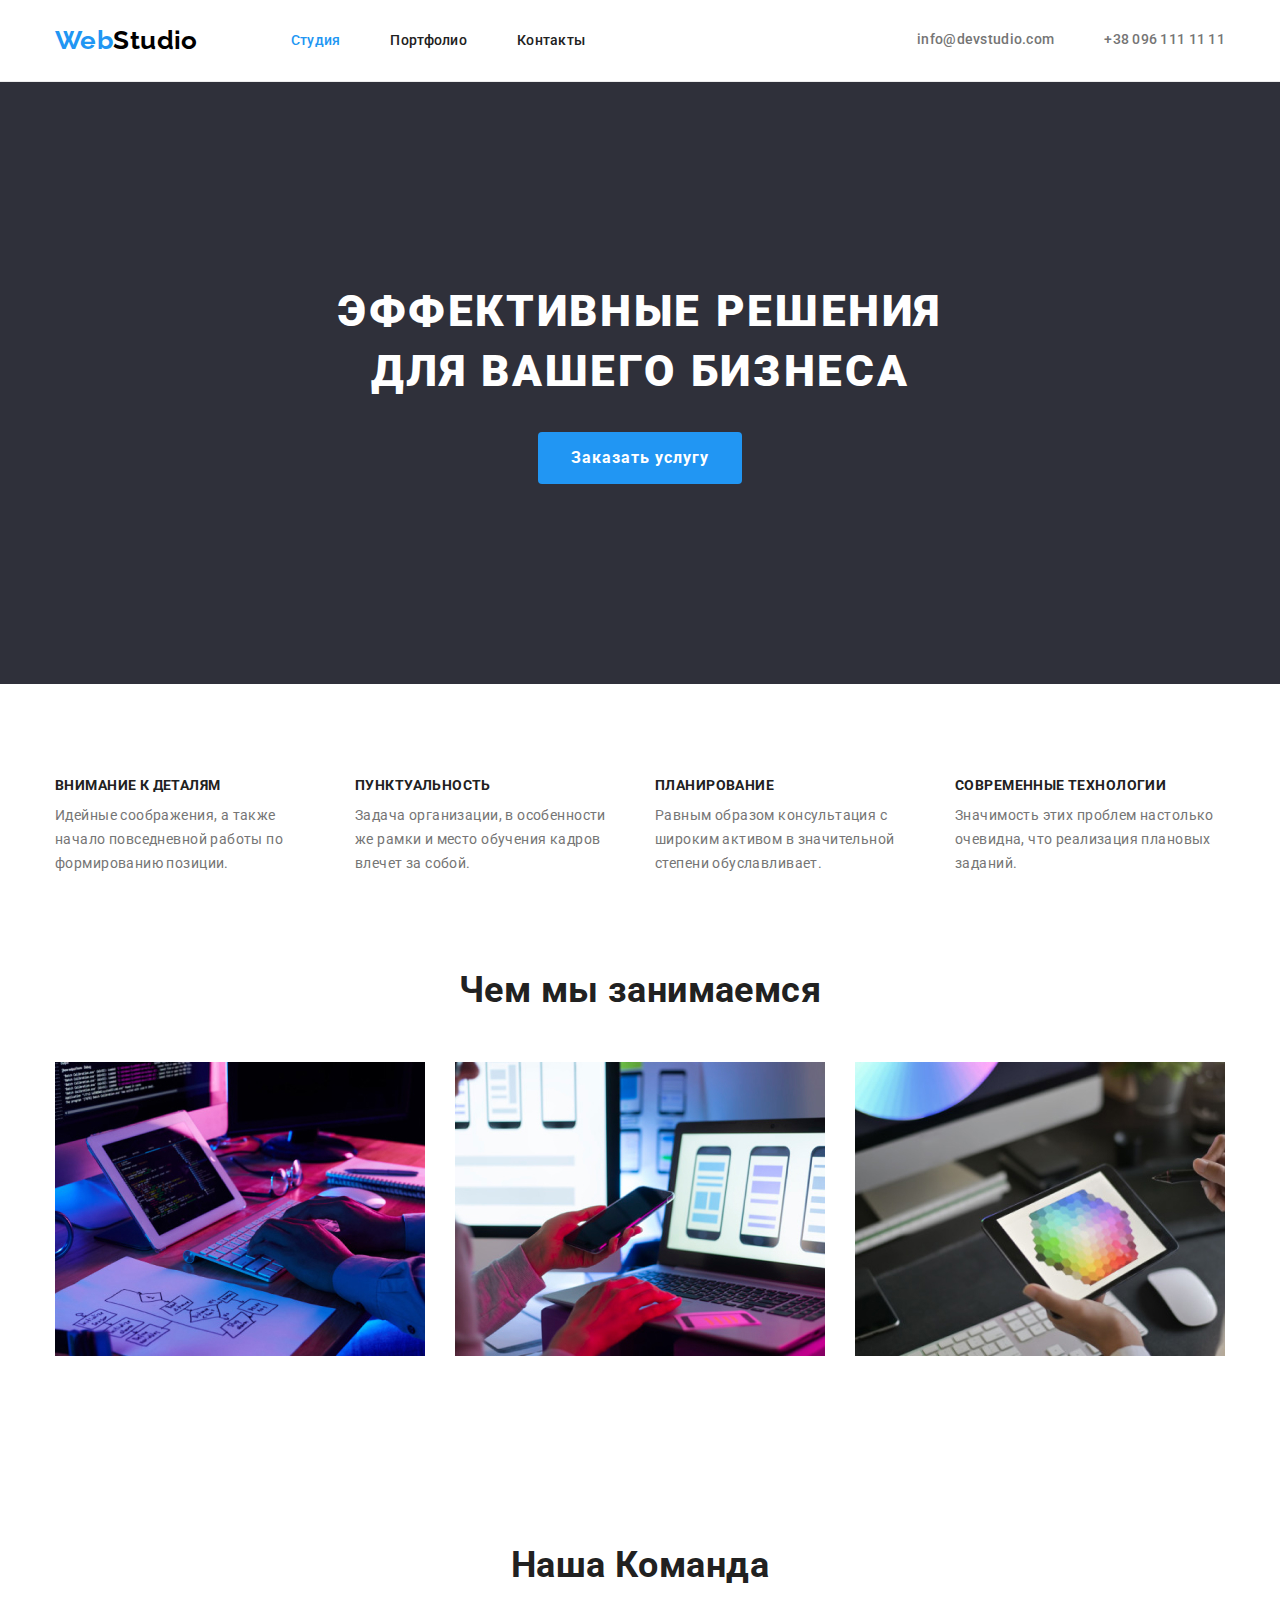
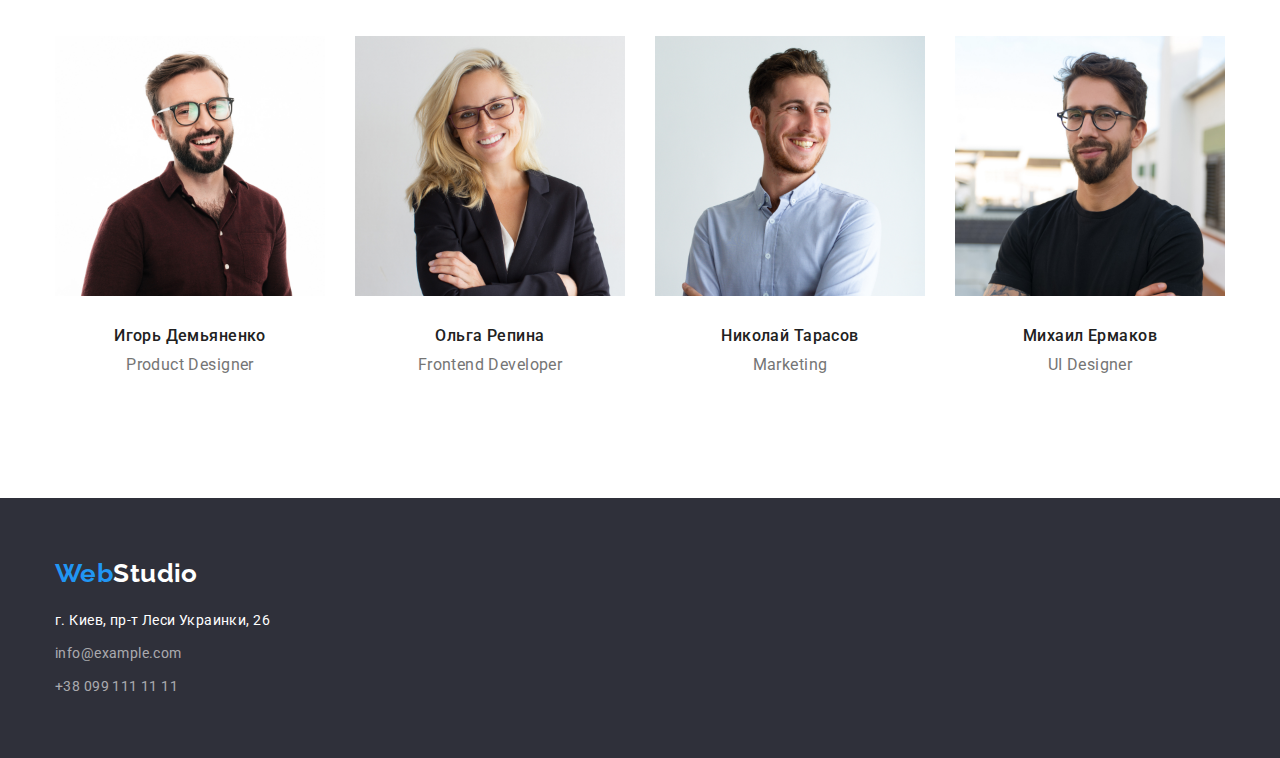
==== index.html @ a0b332f4 "КОпирует файлы дз" ====
<!DOCTYPE html>
<html lang="ru">
<head>
    <meta charset="UTF-8">
    <meta http-equiv="X-UA-Compatible" content="IE=edge">
    <meta name="viewport" content="width=device-width, initial-scale=1.0">
    <title>Document</title>
    <link href="https://fonts.googleapis.com/css2?family=Raleway:wght@700&family=Roboto:wght@400;500;700;900&display=swap"
        rel="stylesheet">
    <link rel="stylesheet" href="./css/modern-normalize.css">
    <link rel="stylesheet" href="./css/styles.css">
</head>
<body>
 <!-- Шапка    -->
<header class="header">
    <div class="header-container container">
        <a class="logo" lang="en" href="./">Web<span class="logo-studio-black">Studio</span></a>
        <nav>
            <ul class="header-list list">
                <li class="header-item"><a class="link navigation-list main-page" href="./index.html">Студия</a></li>
                <li class="header-item"><a class="link navigation-list " href="./portfolio.html">Портфолио</a></li>
                <li class="header-item"><a class="link navigation-list" href="">Контакты</a></li>
            </ul>
        </nav>
        <div class="header-link">
        <a class="link navigation" href="mailto:info@example.com">info@devstudio.com</a>
        <a class="link navigation" href="tel:+380991111111">+38 096 111 11 11</a>
        </div>
    </div>
</header> 
 <!-- Основной блок  -->
 <main>
    
        <!-- Герой -->
        <section class=" section section-hero">
            <div class="container">
            <h1 class="title-hero">Эффективные решения для вашего бизнеса</h1>
            <button class="button button-hero" type="button">Заказать услугу</button>
        </div>
        </section>
        <!-- Наши особенности -->
    
        <section class="section">
            <div class="container">
            <h2 hidden>Наши особенности</h2>
            <ul class="features-list list">
                <li class="features-item">
                    <h3 class="features-title">Внимание к деталям</h3>
                    <p class="features-text">Идейные соображения, а также начало повседневной работы по формированию позиции.</p>
                </li>
                <li class="features-item">
                    <h3 class="features-title">Пунктуальность</h3>
                    <p class="features-text">Задача организации, в особенности же рамки и место обучения кадров влечет за собой.</p>
                </li>
                <li class="features-item">
                    <h3 class="features-title">Планирование</h3>
                    <p class="features-text">Равным образом консультация с широким активом в значительной степени обуславливает.</p>
                </li>
                <li class="features-item">
                    <h3 class="features-title">Современные технологии</h3>
                    <p class="features-text">Значимость этих проблем настолько очевидна, что реализация плановых заданий.</p>
                </li>
            </ul>
            </div>
        </section>
        <!-- Чем мы занимаемся -->
        <section class="section no-padding">
            <div class="container">
            <h2 class="responsibilities-title section-title">Чем мы занимаемся</h2>
            <ul class="responsibilities-list list">
                <li class="responsibilities-item"><img src="./image/box1.jpg" alt="пишем код" width="370" height="294"></li>
                <li class="responsibilities-item"><img src="./image/box2.jpg" alt="делаем макет" width="370" height="294"></li>
                <li class="responsibilities-item"><img src="./image/box3.jpg" alt="дизайн" width="370" height="294"></li>
            </ul>
            </div>
        </section>
        <!-- Команда -->
        <section class="section">
            <div class="container">
            <h2 class=" team-title section-title">Наша Команда</h2>
            <ul class=" team-list list">
                <li class="team-item">
                    <img src="./image/img(4).jpg" alt="Игорь" width="270" height="260">
                    <div class="section-team">
                        <h3 class="team-members">Игорь Демьяненко</h3>
                        <p lang="en">Product Designer</p>
                    </div>
                </li>
                <li class="team-item">
                    <img src="./image/img(1).jpg" alt="Ольга" width="270" height="260">
                    <div class="section-team">
                        <h3 class="team-members">Ольга Репина</h3>
                        <p lang="en">Frontend Developer</p>
                    </div>
                </li>
                <li class="team-item">
                    <img src="./image/img(2).jpg" alt="Николай" width="270" height="260">
                    <div class="section-team">
                        <h3 class="team-members">Николай Тарасов</h3>
                        <p lang="en">Marketing</p>
                    </div>
                </li>
                <li class="team-item">
                    <img src="./image/img(3).jpg" alt="Михаил" width="270" height="260">
                    <div class="section-team">
                        <h3 class="team-members">Михаил Ермаков</h3>
                        <p lang="en">UI Designer</p>
                    </div>
                </li>
            </ul>
            </div>
        </section>
 </main>
 <!-- Подвал -->
 <footer class="footer">
     <div class="container">
        <a class="logo footer-logo" href="./">Web<span class="logo-studio-white">Studio</span></a>
        <address>
            <ul class="list">
                <li class="address-item"><p class="address-street">г. Киев, пр-т Леси Украинки, 26</p></li>
                <li class="address-item"><a class="link address-contacts" href="mailto:info@example.com">info@example.com</a></li>
                <li class="address-item"><a class="link address-contacts" href="tel:+380991111111">+38 099 111 11 11</a></li>
            </ul>
        </address>
    </div>
 </footer>
</body>
</html>
---- css/styles.css ----
:root {
  --primary-background-color: #ffffff;
  --secondary-background-color: #2f303a;
  --primary-text-color: #757575;
  --secondary-text-color: #212121;
  --accent-color: #2196f3;
}

body {
  font-family: 'Roboto', sans-serif;
  font-style: normal;
  font-weight: 400;
  font-size: 14px;
  line-height: 1.71;
  letter-spacing: 0.03em;

  color: var(--primary-text-color);
  background-color: var(--primary-background-color);
}
h1,
h2,
h3,
p,
ul {
  margin-top: 0;
  margin-bottom: 0;
}
img {
  display: block;
  max-width: 100%;
  height: auto;
}
.container {
  width: 1200px;
  padding-left: 15px;
  padding-right: 15px;
  margin-left: auto;
  margin-right: auto;
}
.logo {
  display: inline-block;
  margin-right: 93px;

  font-family: 'Raleway', sans-serif;
  font-style: normal;
  font-weight: 700;
  font-size: 26px;
  line-height: 1.19;
  text-decoration: none;

  color: var(--accent-color);
}
.logo-studio-white {
  color: var(--primary-background-color);
}
.logo-studio-black {
  color: black;
}
.button {
  display: inline-block;
  border: 1px solid transparent;
  border-radius: 4px;
  padding: 6px 22px;

  font-family: inherit;
  font-weight: 500;
  font-size: 16px;
  line-height: 1.63;
  text-align: center;
  cursor: pointer;

  background-color: #f5f4fa;
}
.button:hover,
.button:focus {
  color: var(--primary-background-color);
  background-color: var(--accent-color);
}
.link {
  text-decoration: none;
  color: var(--primary-text-color);
}
.link:hover,
.link:focus {
  color: var(--accent-color);
}
.list {
  padding: 0;

  list-style-type: none;
}
.header {
  padding-top: 25px;
  padding-bottom: 25px;
  border-bottom: 1px solid #ececec;
}
.header-container {
  display: flex;
  justify-content: start;
  align-items: center;
}
.header-list {
  display: flex;
  align-items: center;
}
.header-item:not(:last-child) {
  margin-right: 50px;
}
.header-link {
  display: flex;
  align-items: center;
  margin-left: auto;
}
.navigation {
  font-weight: 500;
  line-height: 1.14;
  letter-spacing: 0.02em;
}
.navigation:not(:last-child) {
  margin-right: 50px;
}
.navigation-list {
  font-weight: 500;
  line-height: 1.14;
  letter-spacing: 0.02em;

  color: var(--secondary-text-color);
}
.main-page {
  color: var(--accent-color);
}
.section {
  padding-top: 94px;
  padding-bottom: 94px;
}
.no-padding {
  padding-top: 0;
}
.section-hero {
  padding-top: 200px;
  padding-bottom: 200px;
  text-align: center;

  background-color: var(--secondary-background-color);
}
.title-hero {
  width: 696px;
  font-weight: 900;
  font-size: 44px;
  line-height: 1.36;
  margin-right: auto;
  margin-left: auto;
  margin-bottom: 30px;

  letter-spacing: 0.06em;
  text-transform: uppercase;

  color: var(--primary-background-color);
}
.button.button-hero {
  padding: 10px 32px;

  font-weight: 700;
  line-height: 1.88;
  letter-spacing: 0.06em;

  color: var(--primary-background-color);
  background-color: var(--accent-color);
}
.features-title {
  margin-bottom: 10px;

  font-weight: 700;
  font-size: 14px;
  line-height: 1.14;
  text-transform: uppercase;

  color: var(--secondary-text-color);
}
.features-list {
  display: flex;
}
.features-item {
  max-width: 270px;
}
.features-item:not(:last-child) {
  margin-right: 30px;
}
.section-title {
  font-weight: 700;
  font-size: 36px;
  line-height: 1.17;
  text-align: center;

  color: var(--secondary-text-color);
}
.responsibilities-title {
  margin-bottom: 50px;
}
.responsibilities-list {
  display: flex;
}
.responsibilities-item:not(:last-child) {
  margin-right: 30px;
}
.section-team {
  padding-bottom: 30px;
  padding-top: 30px;
  font-size: 16px;
  line-height: 1.19;
  text-align: center;
}
.team-list {
  display: flex;
}
.team-title {
  margin-bottom: 50px;
}
.team-item:not(:last-child) {
  margin-right: 30px;
}

.team-members {
  margin-bottom: 10px;

  font-weight: 500;
  font-size: 16px;

  color: var(--secondary-text-color);
}
.footer {
  padding-top: 60px;
  padding-bottom: 60px;

  background-color: var(--secondary-background-color);
}

.logo.footer-logo {
  margin-top: 0;
  margin-right: 0;
  margin-bottom: 20px;
}
.address-street {
  font-style: normal;

  color: var(--primary-background-color);
}
.address-contacts {
  font-style: normal;

  color: rgba(255, 255, 255, 0.6);
}
.address-item:not(:last-child) {
  margin-bottom: 9px;
}
.projects-titles {
  margin-bottom: 4px;

  font-weight: 700;
  font-size: 18px;
  line-height: 2;
  letter-spacing: 0.06em;

  color: var(--secondary-text-color);
}
.projects-examples {
  font-size: 16px;
  line-height: 1.87;
}
.btn-list {
  display: flex;
  justify-content: center;
  margin-bottom: 50px;
}
.projects-list {
  display: flex;
  flex-wrap: wrap;
}
.btn-item:not(:last-child) {
  margin-right: 8px;
}
.projects-border {
  border: 1px solid #eeeeee;
}
.projects-item:not(:nth-child(3n)) {
  margin-right: 30px;
}
.projects-item:not(:nth-last-child(-n + 3)) {
  margin-bottom: 30px;
}
.projects-block {
  padding-top: 20px;
  padding-right: 24px;
  padding-bottom: 20px;
  padding-left: 24px;
}
/* .no-gap {
  display: block;
} */
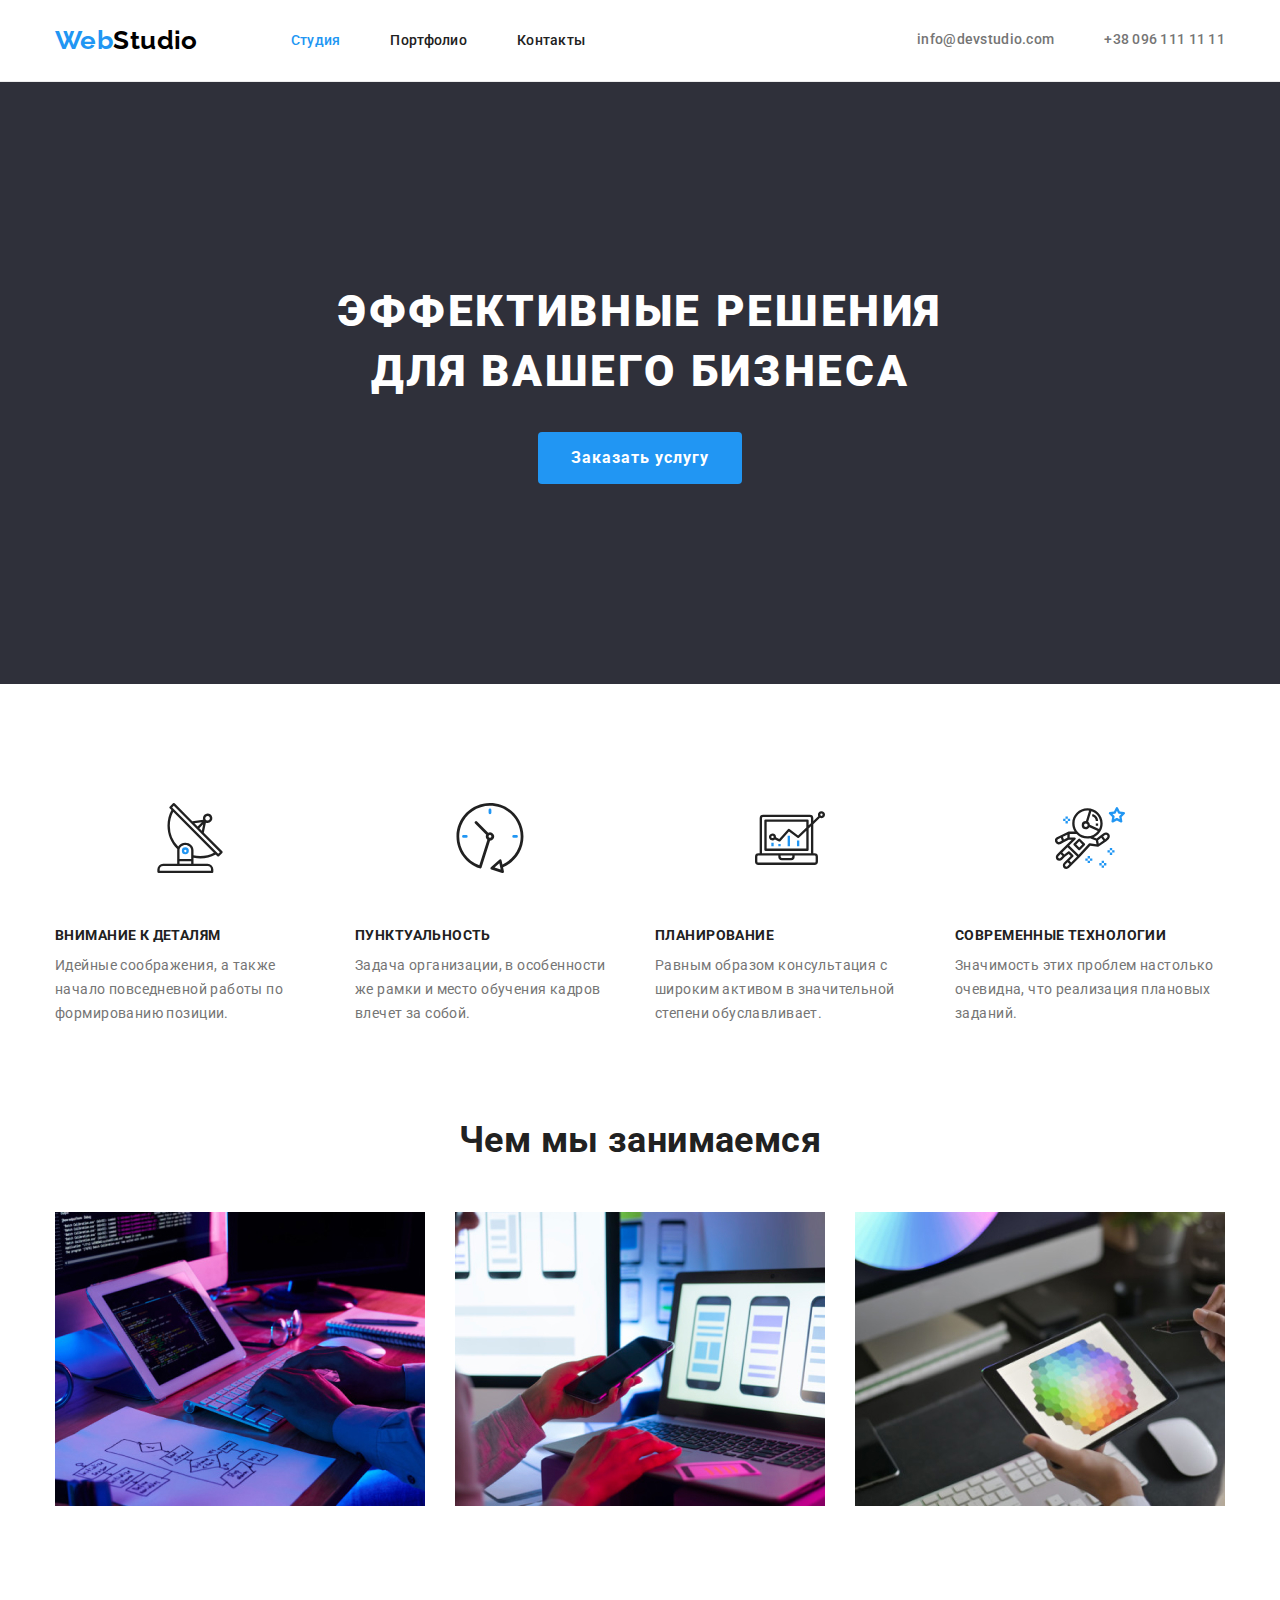
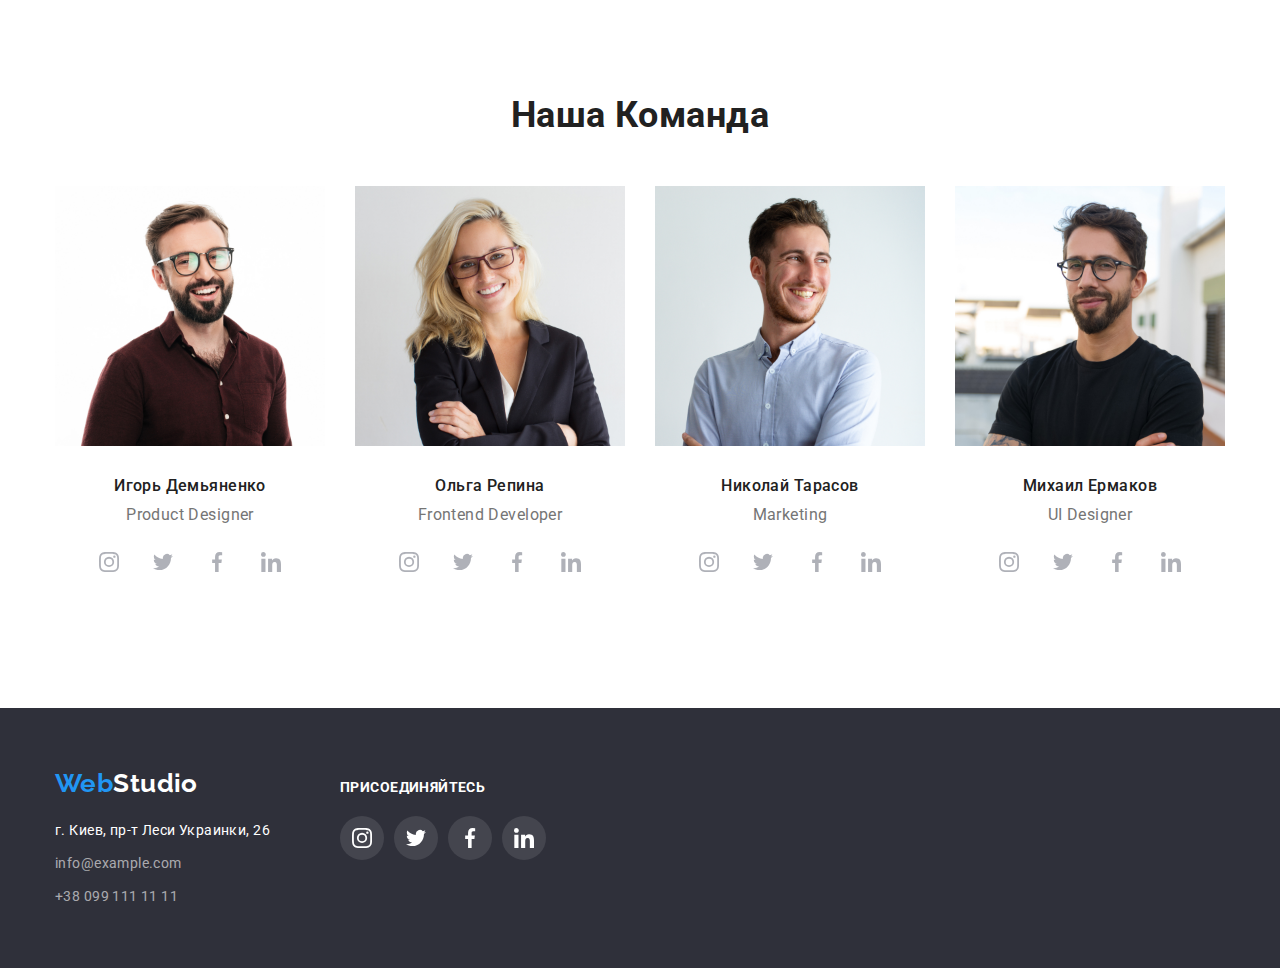
==== commit 5954c06b: "Добавляет соцсети" ====
--- a/index.html
+++ b/index.html
@@ -45,18 +45,38 @@
             <h2 hidden>Наши особенности</h2>
             <ul class="features-list list">
                 <li class="features-item">
+                    <div class="features-thumb">
+                    <svg class="features-icon">
+                        <use  href="./image/sprite.svg#icon-antenna"></use>
+                    </svg>
+                    </div>
                     <h3 class="features-title">Внимание к деталям</h3>
                     <p class="features-text">Идейные соображения, а также начало повседневной работы по формированию позиции.</p>
                 </li>
                 <li class="features-item">
+                    <div class="features-thumb">
+                        <svg class="features-icon">
+                            <use href="./image/sprite.svg#icon-clock"></use>
+                        </svg>
+                    </div>
                     <h3 class="features-title">Пунктуальность</h3>
                     <p class="features-text">Задача организации, в особенности же рамки и место обучения кадров влечет за собой.</p>
                 </li>
                 <li class="features-item">
+                    <div class="features-thumb">
+                        <svg class="features-icon">
+                            <use href="./image/sprite.svg#icon-diagram"></use>
+                        </svg>
+                    </div>
                     <h3 class="features-title">Планирование</h3>
                     <p class="features-text">Равным образом консультация с широким активом в значительной степени обуславливает.</p>
                 </li>
                 <li class="features-item">
+                    <div class="features-thumb">
+                        <svg class="features-icon">
+                            <use href="./image/sprite.svg#icon-astronaut"></use>
+                        </svg>
+                    </div>
                     <h3 class="features-title">Современные технологии</h3>
                     <p class="features-text">Значимость этих проблем настолько очевидна, что реализация плановых заданий.</p>
                 </li>
@@ -84,13 +104,75 @@
                     <div class="section-team">
                         <h3 class="team-members">Игорь Демьяненко</h3>
                         <p lang="en">Product Designer</p>
-                    </div>
+                    
+                    <ul class="social-list list">
+                        <li class="social-item">
+                            <a href="" class="social-link link">
+                                <svg class="social-icon">
+                                    <use href="./image/sprite.svg#icon-instagram"></use>
+                                </svg>
+                            </a>
+                        </li>
+                        <li class="social-item">
+                            <a href="" class="social-link">
+                                <svg class="social-icon">
+                                    <use href="./image/sprite.svg#icon-twitter"></use>
+                                </svg>
+                            </a>
+                        </li>
+                        <li class="social-item">
+                            <a href="" class="social-link">
+                                <svg class="social-icon">
+                                    <use href="./image/sprite.svg#icon-facebook"></use>
+                                </svg>
+                            </a>
+                        </li>
+                        <li class="social-item">
+                            <a href="" class="social-link">
+                                <svg class="social-icon">
+                                    <use href="./image/sprite.svg#icon-linkedin"></use>
+                                </svg>
+                            </a>
+                        </li>
+                    </ul>
+                </div>
+
                 </li>
                 <li class="team-item">
                     <img src="./image/img(1).jpg" alt="Ольга" width="270" height="260">
                     <div class="section-team">
                         <h3 class="team-members">Ольга Репина</h3>
                         <p lang="en">Frontend Developer</p>
+                    <ul class="social-list list">
+                        <li class="social-item">
+                            <a href="" class="social-link link">
+                                <svg class="social-icon">
+                                    <use href="./image/sprite.svg#icon-instagram"></use>
+                                </svg>
+                            </a>
+                        </li>
+                        <li class="social-item">
+                            <a href="" class="social-link">
+                                <svg class="social-icon">
+                                    <use href="./image/sprite.svg#icon-twitter"></use>
+                                </svg>
+                            </a>
+                        </li>
+                        <li class="social-item">
+                            <a href="" class="social-link">
+                                <svg class="social-icon">
+                                    <use href="./image/sprite.svg#icon-facebook"></use>
+                                </svg>
+                            </a>
+                        </li>
+                        <li class="social-item">
+                            <a href="" class="social-link">
+                                <svg class="social-icon">
+                                    <use href="./image/sprite.svg#icon-linkedin"></use>
+                                </svg>
+                            </a>
+                        </li>
+                    </ul>
                     </div>
                 </li>
                 <li class="team-item">
@@ -98,6 +180,36 @@
                     <div class="section-team">
                         <h3 class="team-members">Николай Тарасов</h3>
                         <p lang="en">Marketing</p>
+                    <ul class="social-list list">
+                        <li class="social-item">
+                            <a href="" class="social-link link">
+                                <svg class="social-icon">
+                                    <use href="./image/sprite.svg#icon-instagram"></use>
+                                </svg>
+                            </a>
+                        </li>
+                        <li class="social-item">
+                            <a href="" class="social-link">
+                                <svg class="social-icon">
+                                    <use href="./image/sprite.svg#icon-twitter"></use>
+                                </svg>
+                            </a>
+                        </li>
+                        <li class="social-item">
+                            <a href="" class="social-link">
+                                <svg class="social-icon">
+                                    <use href="./image/sprite.svg#icon-facebook"></use>
+                                </svg>
+                            </a>
+                        </li>
+                        <li class="social-item">
+                            <a href="" class="social-link">
+                                <svg class="social-icon">
+                                    <use href="./image/sprite.svg#icon-linkedin"></use>
+                                </svg>
+                            </a>
+                        </li>
+                    </ul>
                     </div>
                 </li>
                 <li class="team-item">
@@ -105,6 +217,36 @@
                     <div class="section-team">
                         <h3 class="team-members">Михаил Ермаков</h3>
                         <p lang="en">UI Designer</p>
+                    <ul class="social-list list">
+                        <li class="social-item">
+                            <a href="" class="social-link link">
+                                <svg class="social-icon">
+                                    <use href="./image/sprite.svg#icon-instagram"></use>
+                                </svg>
+                            </a>
+                        </li>
+                        <li class="social-item">
+                            <a href="" class="social-link">
+                                <svg class="social-icon">
+                                    <use href="./image/sprite.svg#icon-twitter"></use>
+                                </svg>
+                            </a>
+                        </li>
+                        <li class="social-item">
+                            <a href="" class="social-link">
+                                <svg class="social-icon">
+                                    <use href="./image/sprite.svg#icon-facebook"></use>
+                                </svg>
+                            </a>
+                        </li>
+                        <li class="social-item">
+                            <a href="" class="social-link">
+                                <svg class="social-icon">
+                                    <use href="./image/sprite.svg#icon-linkedin"></use>
+                                </svg>
+                            </a>
+                        </li>
+                    </ul>
                     </div>
                 </li>
             </ul>
@@ -112,17 +254,59 @@
         </section>
  </main>
  <!-- Подвал -->
- <footer class="footer">
-     <div class="container">
-        <a class="logo footer-logo" href="./">Web<span class="logo-studio-white">Studio</span></a>
-        <address>
-            <ul class="list">
-                <li class="address-item"><p class="address-street">г. Киев, пр-т Леси Украинки, 26</p></li>
-                <li class="address-item"><a class="link address-contacts" href="mailto:info@example.com">info@example.com</a></li>
-                <li class="address-item"><a class="link address-contacts" href="tel:+380991111111">+38 099 111 11 11</a></li>
-            </ul>
-        </address>
+<footer class="footer">
+    <div class="container footer-container">
+        <div class="footer-address"><a class="logo footer-logo" href="./">Web<span
+                    class="logo-studio-white">Studio</span></a>
+            <address>
+                <ul class="list">
+                    <li class="address-item">
+                        <p class="address-street">г. Киев, пр-т Леси Украинки, 26</p>
+                    </li>
+                    <li class="address-item"><a class="link address-contacts"
+                            href="mailto:info@example.com">info@example.com</a></li>
+                    <li class="address-item"><a class="link address-contacts" href="tel:+380991111111">+38 099 111 11
+                            11</a>
+                    </li>
+                </ul>
+            </address>
+        </div>
+        <div>
+            <div>
+                <b class="agitation">Присоединяйтесь</b>
+                <ul class="social-list list">
+                    <li class="social-item">
+                        <a href="" class="footer-social-link social-link link">
+                            <svg class="fotter-social-icon social-icon">
+                                <use href="./image/sprite.svg#icon-instagram"></use>
+                            </svg>
+                        </a>
+                    </li>
+                    <li class="social-item">
+                        <a href="" class="footer-social-link social-link">
+                            <svg class="fotter-social-icon social-icon">
+                                <use href="./image/sprite.svg#icon-twitter"></use>
+                            </svg>
+                        </a>
+                    </li>
+                    <li class="social-item">
+                        <a href="" class="footer-social-link social-link">
+                            <svg class="fotter-social-icon social-icon">
+                                <use href="./image/sprite.svg#icon-facebook"></use>
+                            </svg>
+                        </a>
+                    </li>
+                    <li class="social-item">
+                        <a href="" class="footer-social-link social-link">
+                            <svg class="fotter-social-icon social-icon">
+                                <use href="./image/sprite.svg#icon-linkedin"></use>
+                            </svg>
+                        </a>
+                    </li>
+                </ul>
+            </div>
+        </div>
     </div>
- </footer>
+</footer>
 </body>
 </html>--- a/css/styles.css
+++ b/css/styles.css
@@ -186,6 +186,18 @@
 .features-item:not(:last-child) {
   margin-right: 30px;
 }
+.features-thumb {
+  display: flex;
+  justify-content: center;
+  align-items: center;
+  margin-bottom: 30px;
+  width: 270px;
+  height: 120px;
+}
+.features-icon {
+  width: 70px;
+  height: 70px;
+}
 .section-title {
   font-weight: 700;
   font-size: 36px;
@@ -228,6 +240,38 @@
 
   color: var(--secondary-text-color);
 }
+.social-list {
+  display: flex;
+  justify-content: center;
+  align-items: center;
+  margin-top: 16px;
+}
+.social-link {
+  display: flex;
+  justify-content: center;
+  align-items: center;
+
+  width: 44px;
+  height: 44px;
+}
+.social-item:not(:last-child) {
+  margin-right: 10px;
+}
+.social-link:hover,
+.social-link:focus {
+  background-color: #2196f3;
+  border-radius: 50%;
+}
+.social-link:hover .social-icon,
+.social-link:focus .social-icon {
+  fill: #fff;
+}
+
+.social-icon {
+  width: 20px;
+  height: 20px;
+  fill: #afb1b8;
+}
 .footer {
   padding-top: 60px;
   padding-bottom: 60px;
@@ -294,6 +338,27 @@
   padding-bottom: 20px;
   padding-left: 24px;
 }
-/* .no-gap {
-  display: block;
-} */
+.footer-container {
+  display: flex;
+  align-items: baseline;
+}
+.footer-address {
+  margin-right: 70px;
+}
+.agitation {
+  margin-bottom: 20px;
+  font-weight: 700;
+  font-size: 14px;
+  line-height: 1.14;
+  letter-spacing: 0.03em;
+  text-transform: uppercase;
+
+  color: #ffffff;
+}
+.footer-social-link {
+  background-color: rgba(255, 255, 255, 0.1);
+  border-radius: 50%;
+}
+.social-icon.fotter-social-icon {
+  fill: #fff;
+}
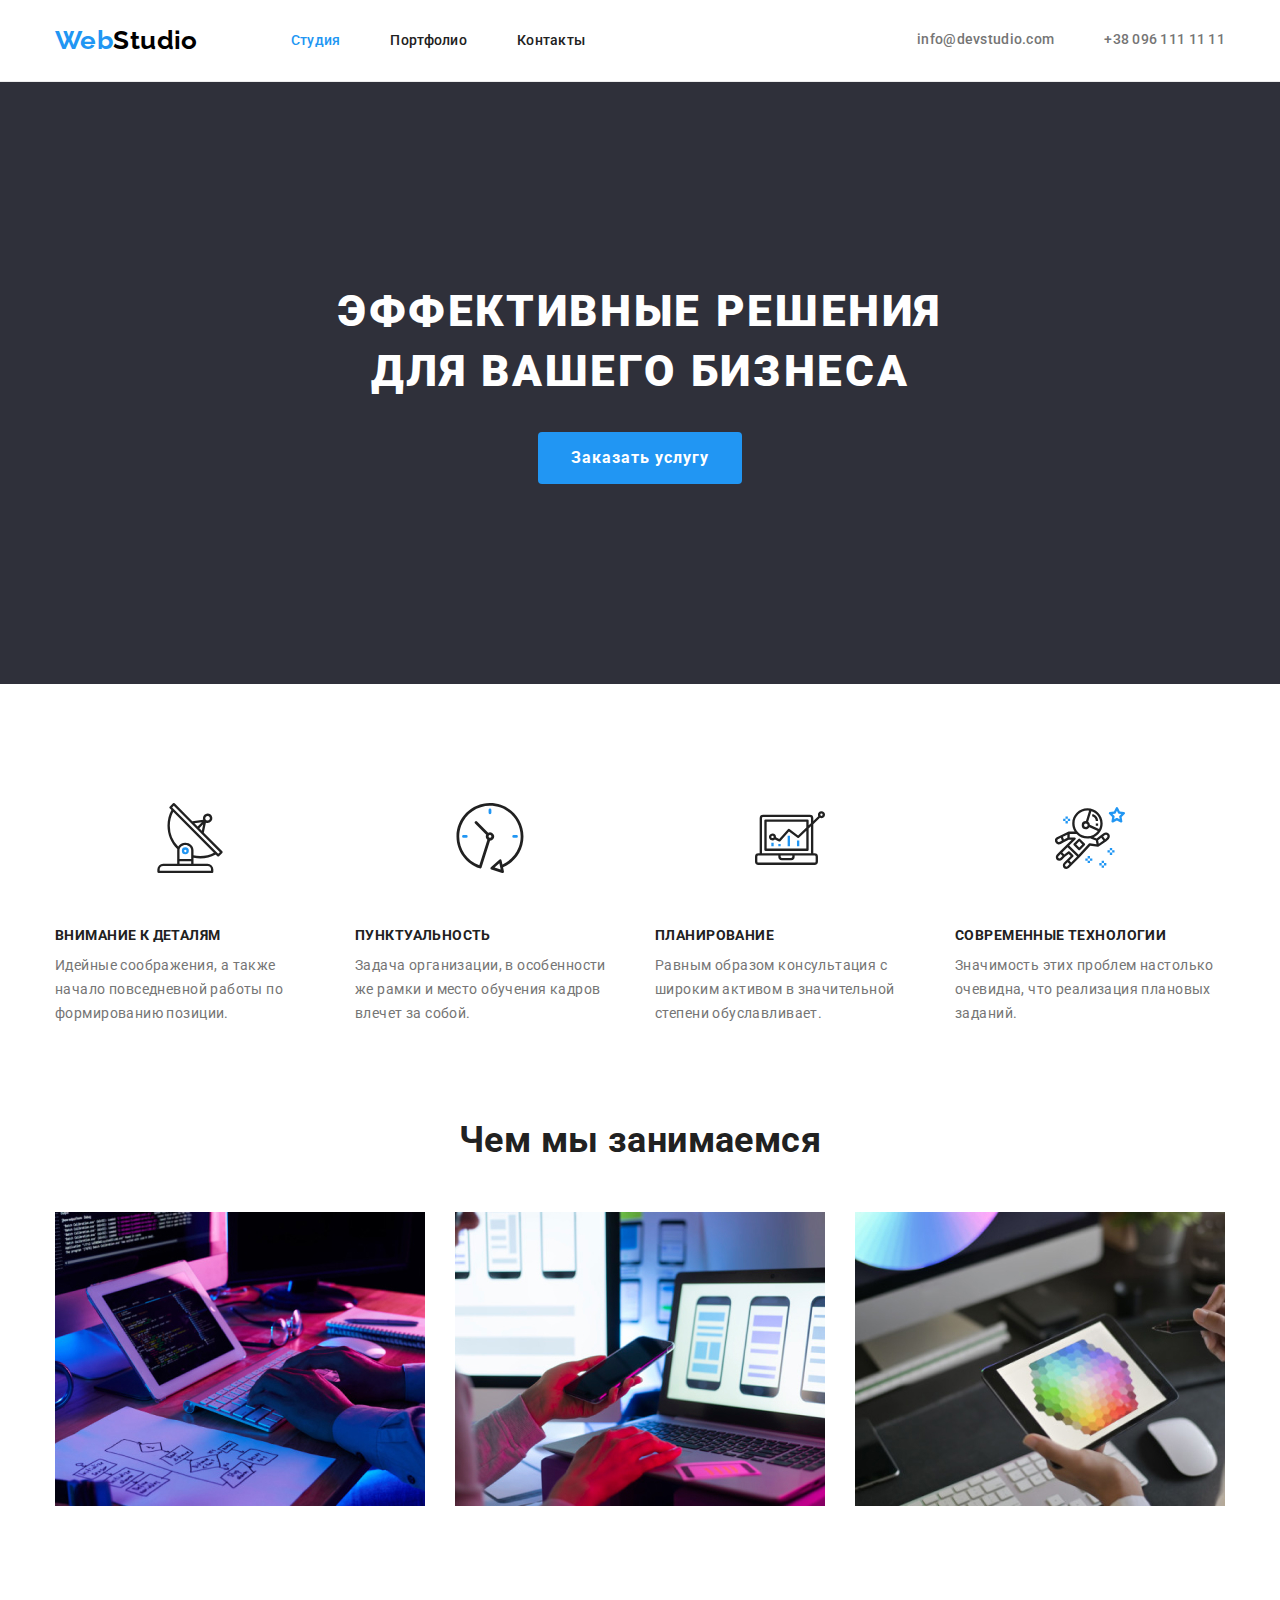
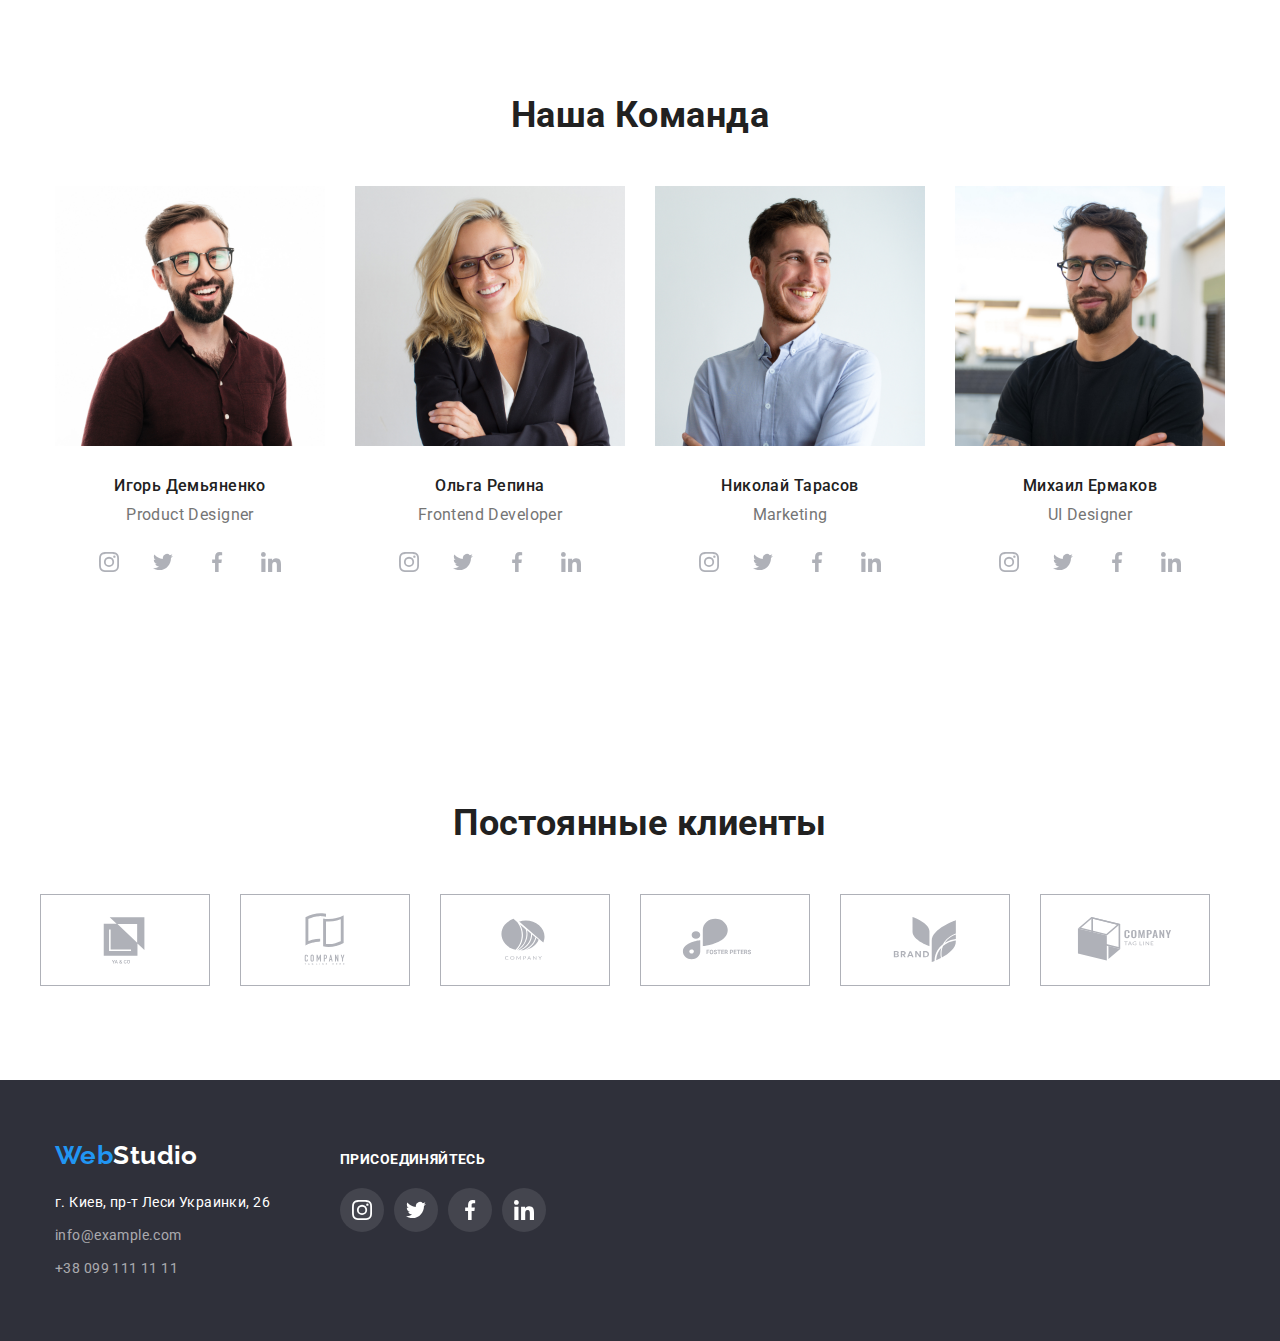
==== commit c876d5cb: "добавляет секцию клиентов" ====
--- a/index.html
+++ b/index.html
@@ -252,6 +252,53 @@
             </ul>
             </div>
         </section>
+        <section class="section">
+            <h2 class="clients-title section-title">Постоянные клиенты</h2>
+            <ul class="clients-list list">
+                <li class="clients-item item">
+                    <a href="" class="clients-link link">
+                        <svg class="clients-icon">
+                            <use href="./image/sprite.svg#icon-logo"></use>
+                        </svg>
+                    </a>
+                </li>
+                <li class="clients-item item">
+                    <a href="" class="clients-link link">
+                        <svg class="clients-icon" >
+                            <use href="./image/sprite.svg#icon-logo1"></use>
+                        </svg>
+                    </a>
+                </li>
+                <li class="clients-item item">
+                    <a href="" class="clients-link link">
+                        <svg class="clients-icon">
+                            <use href="./image/sprite.svg#icon-logo2"></use>
+                        </svg>
+                    </a>
+                </li>
+                <li class="clients-item item">
+                    <a href="" class="clients-link link">
+                        <svg class="clients-icon">
+                            <use href="./image/sprite.svg#icon-logo3"></use>
+                        </svg>
+                    </a>
+                </li>
+                <li class="clients-item item">
+                    <a href="" class="clients-link link">
+                        <svg class="clients-icon">
+                            <use href="./image/sprite.svg#icon-logo4"></use>
+                        </svg>
+                    </a>
+                </li>
+                <li class="clients-item item">
+                    <a href="" class="clients-link link">
+                        <svg class="clients-icon">
+                            <use href="./image/sprite.svg#icon-logo5"></use>
+                        </svg>
+                    </a>
+                </li>
+            </ul>
+        </section>
  </main>
  <!-- Подвал -->
 <footer class="footer">
@@ -272,7 +319,6 @@
             </address>
         </div>
         <div>
-            <div>
                 <b class="agitation">Присоединяйтесь</b>
                 <ul class="social-list list">
                     <li class="social-item">
@@ -304,8 +350,8 @@
                         </a>
                     </li>
                 </ul>
-            </div>
         </div>
+    
     </div>
 </footer>
 </body>
--- a/css/styles.css
+++ b/css/styles.css
@@ -4,6 +4,9 @@
   --primary-text-color: #757575;
   --secondary-text-color: #212121;
   --accent-color: #2196f3;
+  --interactive-color: #afb1b8;
+  --item: 1;
+  --gap: 30px;
 }
 
 body {
@@ -30,6 +33,7 @@
   max-width: 100%;
   height: auto;
 }
+
 .container {
   width: 1200px;
   padding-left: 15px;
@@ -37,6 +41,7 @@
   margin-left: auto;
   margin-right: auto;
 }
+
 .logo {
   display: inline-block;
   margin-right: 93px;
@@ -362,3 +367,35 @@
 .social-icon.fotter-social-icon {
   fill: #fff;
 }
+.clients-title {
+  margin-bottom: 50px;
+}
+.clients-list {
+  display: flex;
+  justify-content: center;
+  align-items: center;
+}
+.clients-item {
+  margin-right: var(--gap);
+}
+.clients-link {
+  display: flex;
+  justify-content: center;
+  align-items: center;
+  width: 170px;
+  height: 92px;
+  border: 1px solid #afb1b8;
+}
+.clients-icon {
+  width: 106px;
+  height: 60px;
+  fill: var(--interactive-color);
+}
+.clients-link:hover,
+.clients-link:focus {
+  border: 1px solid var(--accent-color);
+}
+.clients-link:hover .clients-icon,
+.clients-link:focus .clients-icon {
+  fill: var(--accent-color);
+}
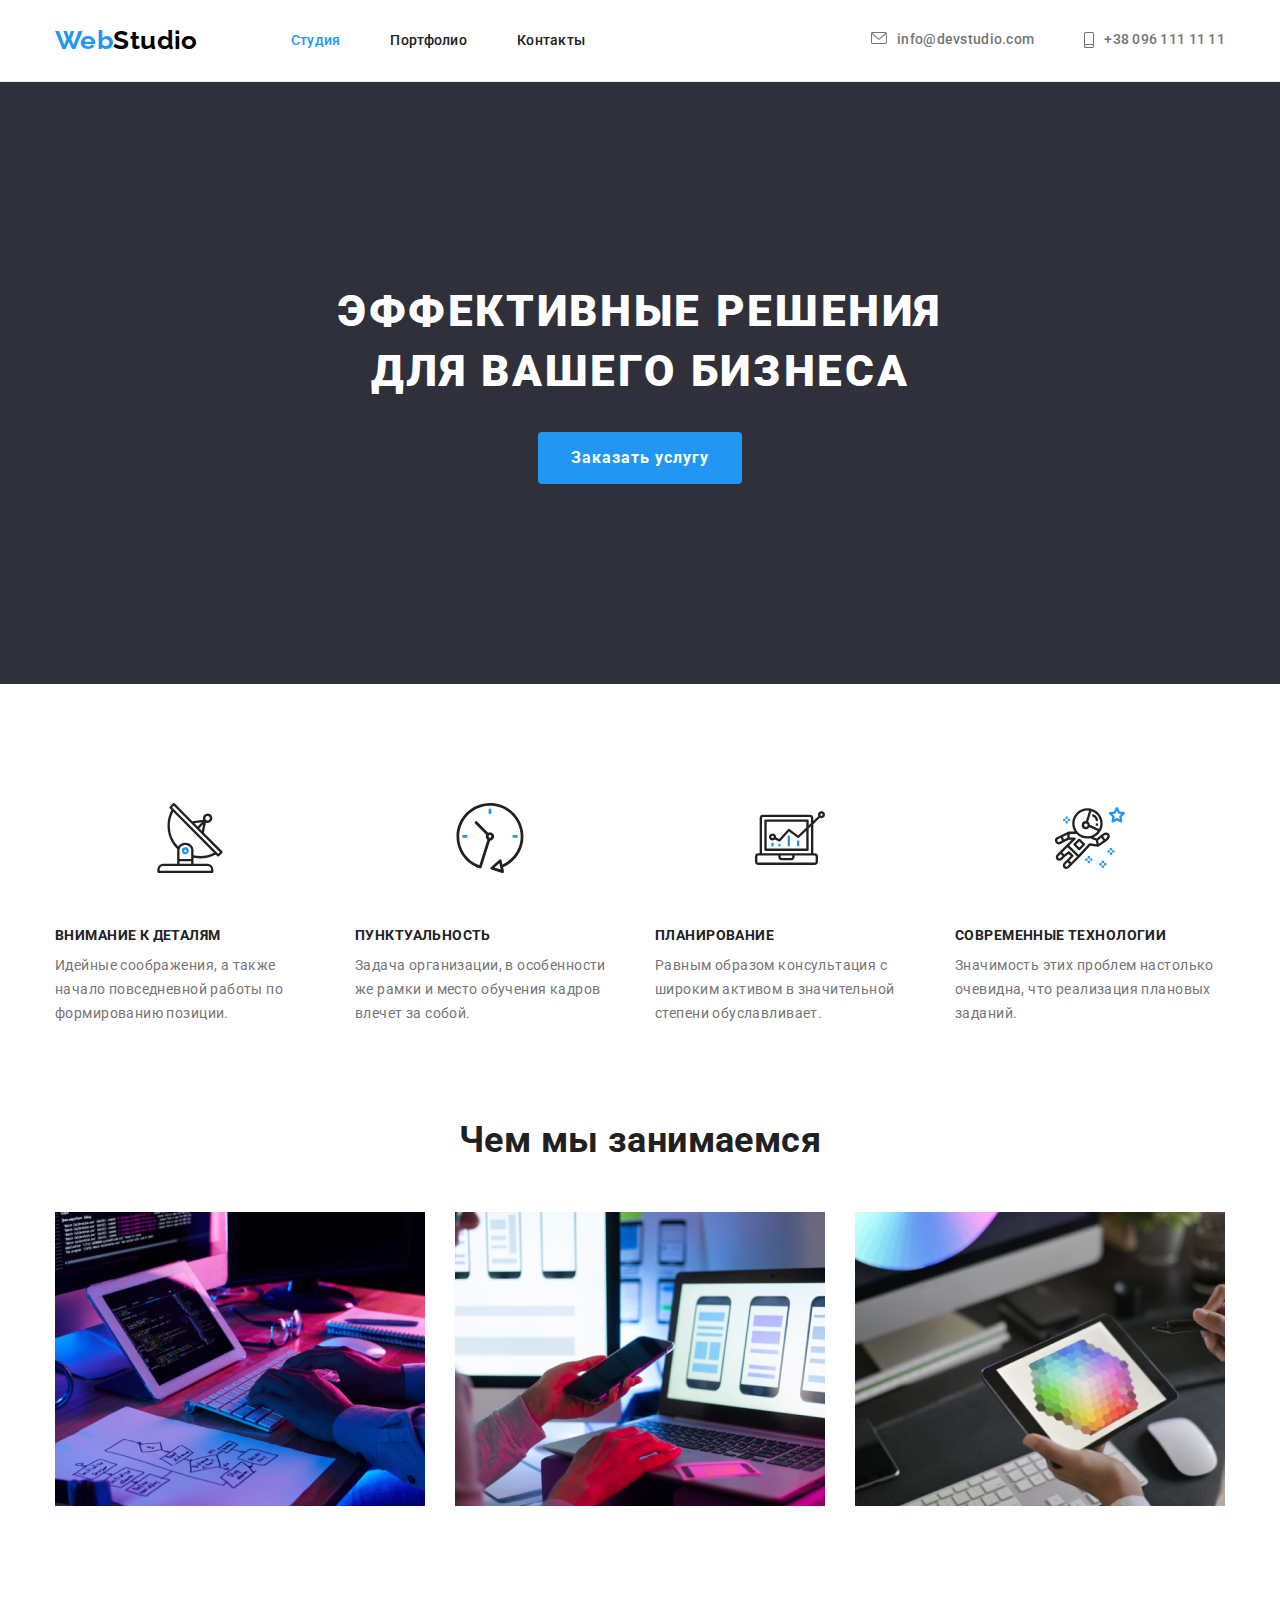
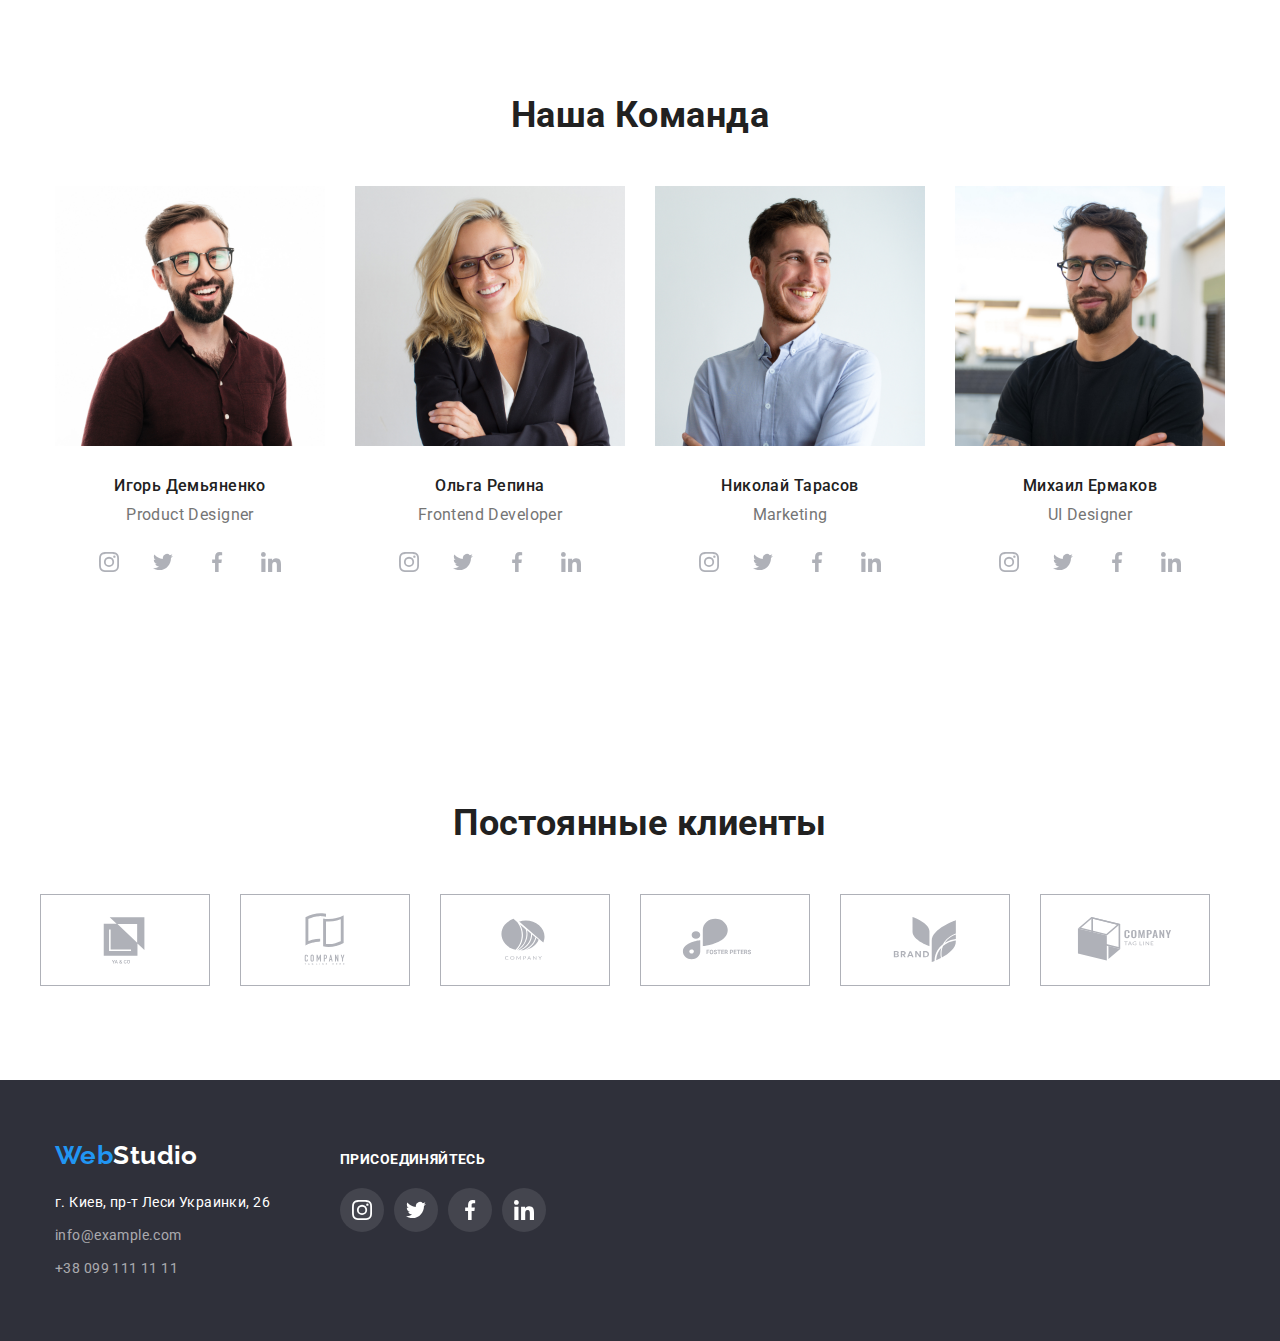
==== commit 3ee0a1a9: "добавляет конверт и тел" ====
--- a/index.html
+++ b/index.html
@@ -23,8 +23,16 @@
             </ul>
         </nav>
         <div class="header-link">
-        <a class="link navigation" href="mailto:info@example.com">info@devstudio.com</a>
-        <a class="link navigation" href="tel:+380991111111">+38 096 111 11 11</a>
+        <a class="link navigation" href="mailto:info@example.com">
+            <div class="contacts-thumb"><svg class="contacts-icon">
+                    <use href="./image/sprite.svg#icon-envelope"></use>
+                </svg></div> info@devstudio.com
+        </a>
+        <a class="link navigation" href="tel:+380991111111">
+            <div class="contacts-thumb-tel contacts-thumb"><svg class="contacts-icon">
+                    <use href="./image/sprite.svg#icon-smartphone"></use>
+                </svg></div>+38 096 111 11 11
+        </a>
         </div>
     </div>
 </header> 
--- a/css/styles.css
+++ b/css/styles.css
@@ -117,12 +117,34 @@
   margin-left: auto;
 }
 .navigation {
+  display: flex;
+
   font-weight: 500;
   line-height: 1.14;
   letter-spacing: 0.02em;
 }
 .navigation:not(:last-child) {
   margin-right: 50px;
+}
+.contacts-thumb {
+  display: flex;
+  justify-content: center;
+  align-items: center;
+  width: 16px;
+  height: 12px;
+  margin-right: 10px;
+}
+.navigation:hover .contacts-icon {
+  fill: var(--accent-color);
+}
+.contacts-icon {
+  width: 100%;
+  height: 100%;
+  fill: var(--primary-text-color);
+}
+.contacts-thumb-tel {
+  width: 10px;
+  height: 16px;
 }
 .navigation-list {
   font-weight: 500;
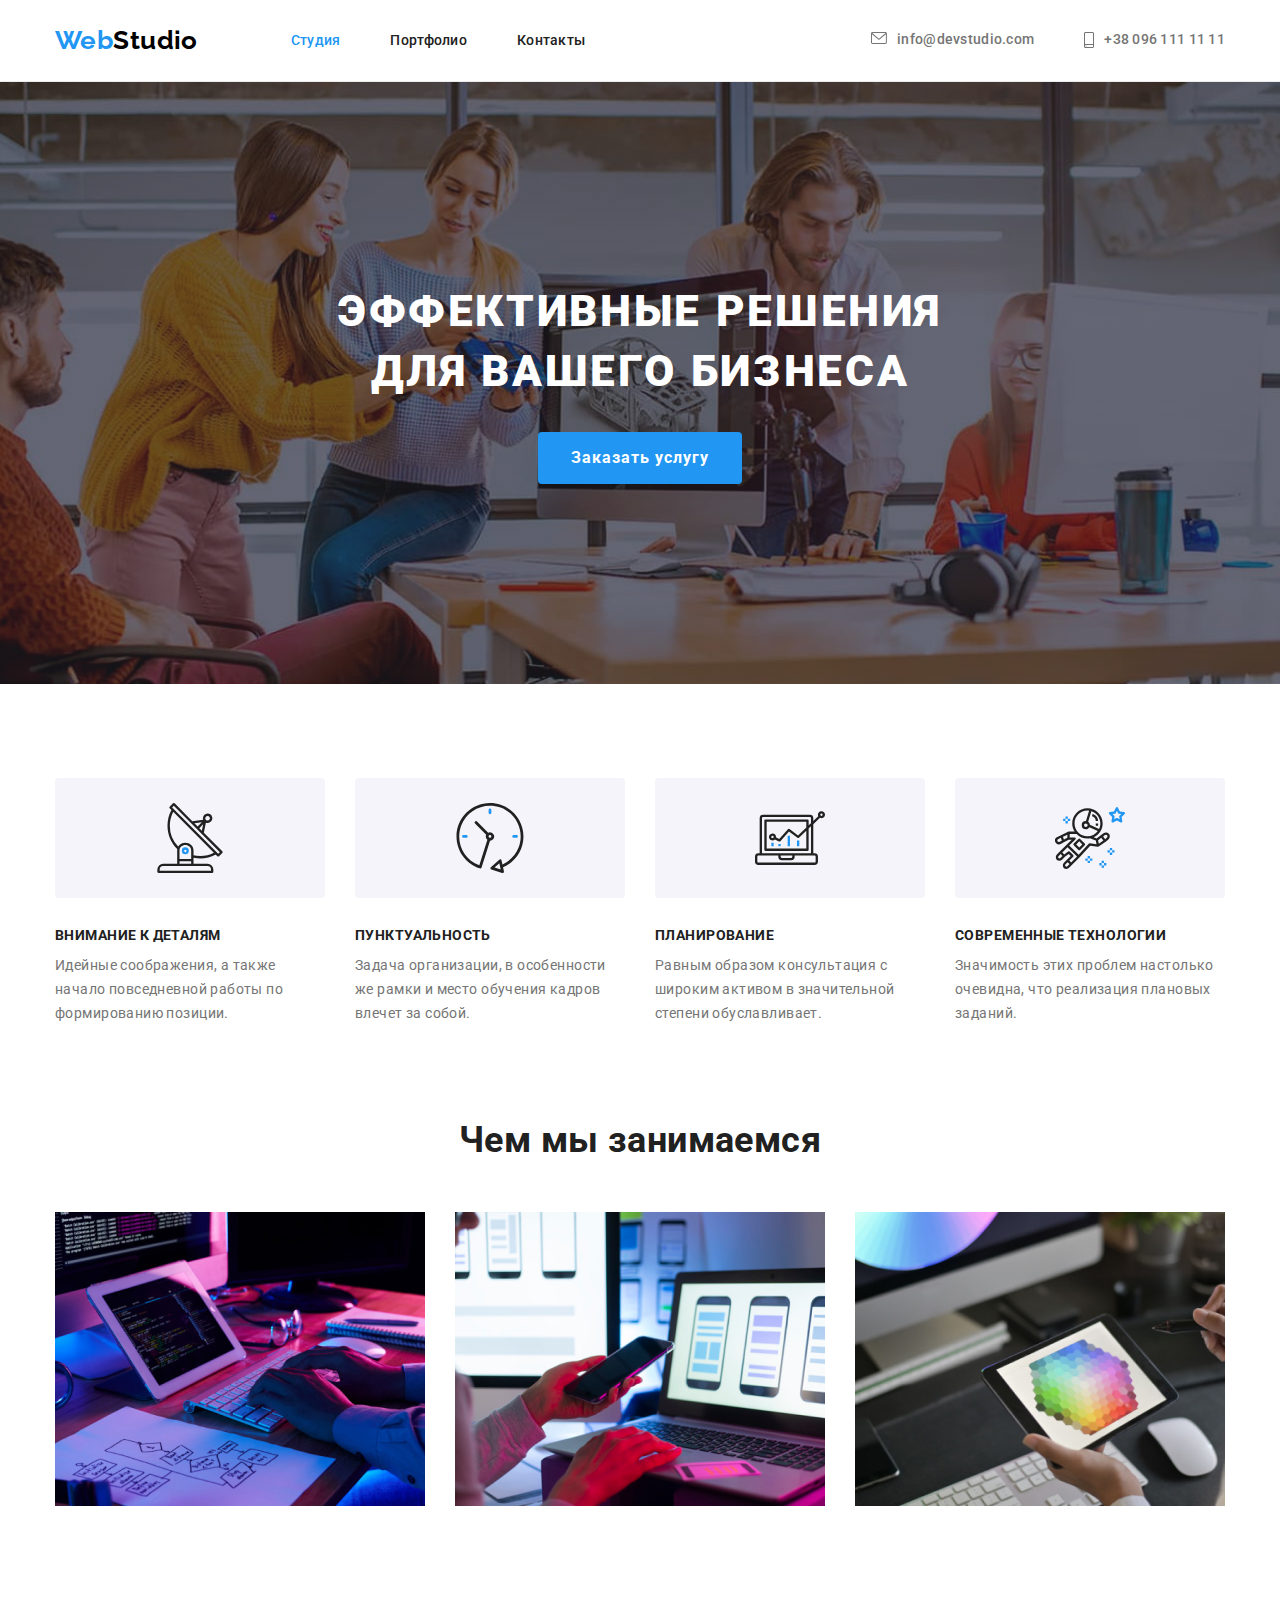
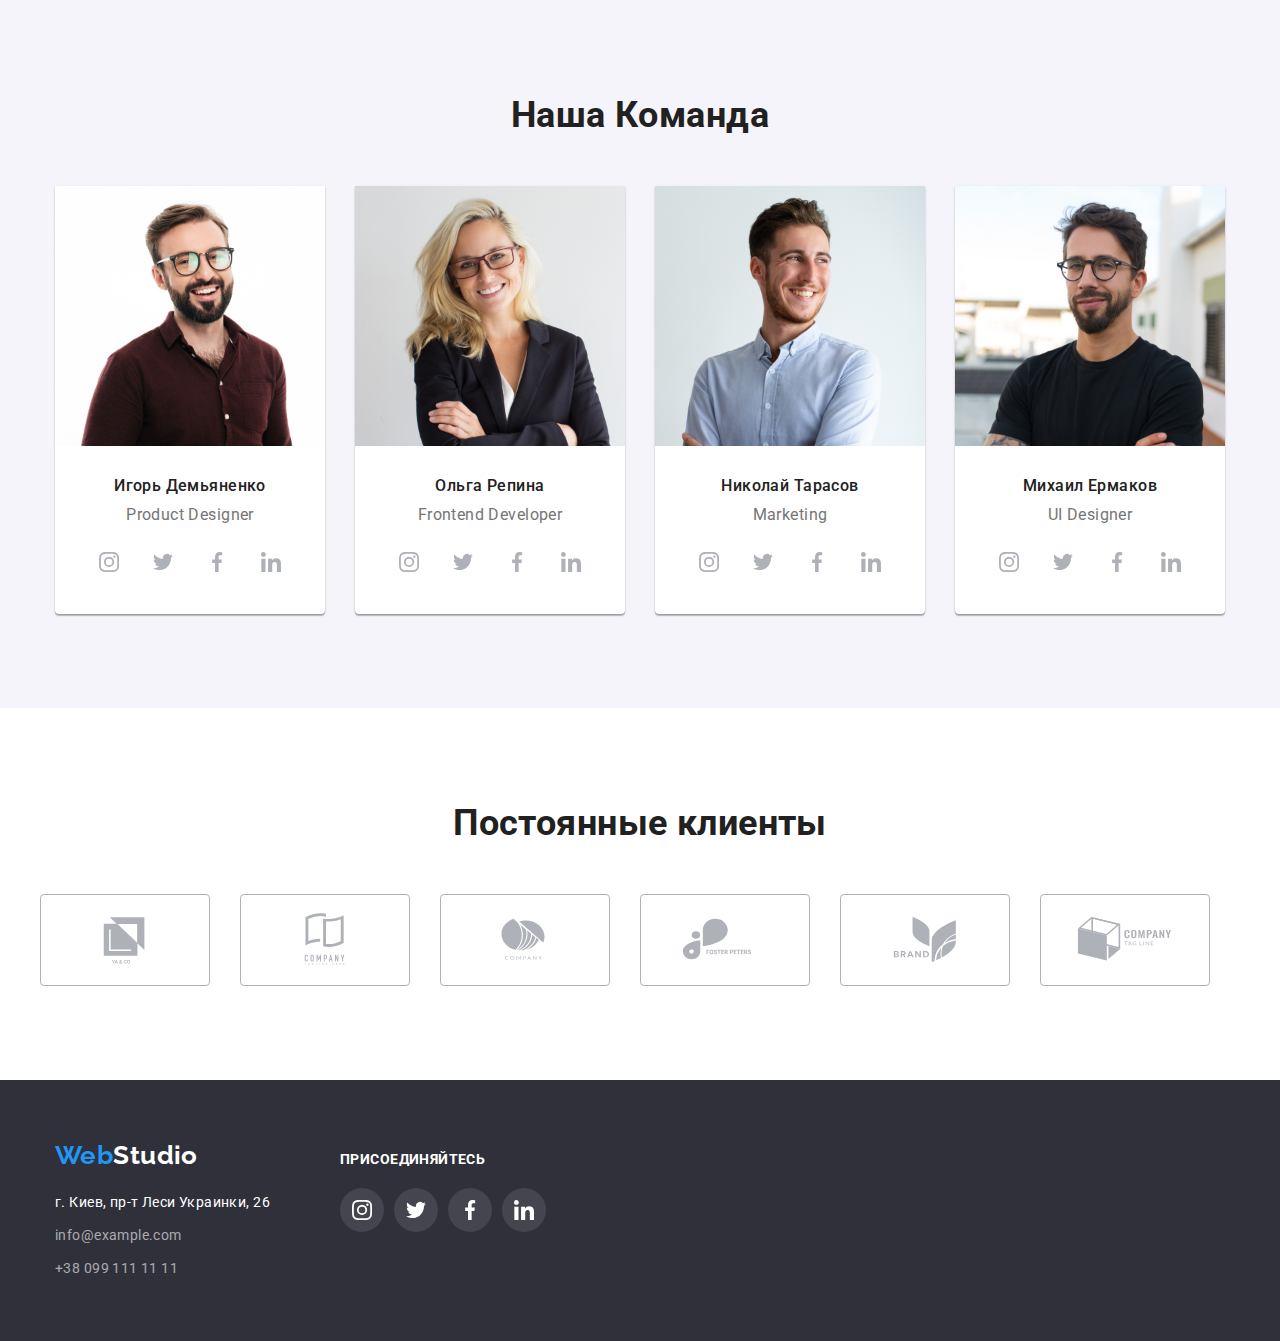
==== commit 17a32249: "Вносит правки ментора" ====
--- a/index.html
+++ b/index.html
@@ -103,7 +103,7 @@
             </div>
         </section>
         <!-- Команда -->
-        <section class="section">
+        <section class="section section-our-team">
             <div class="container">
             <h2 class=" team-title section-title">Наша Команда</h2>
             <ul class=" team-list list">
--- a/css/styles.css
+++ b/css/styles.css
@@ -134,7 +134,8 @@
   height: 12px;
   margin-right: 10px;
 }
-.navigation:hover .contacts-icon {
+.navigation:hover .contacts-icon,
+.navigation:focus .contacts-icon {
   fill: var(--accent-color);
 }
 .contacts-icon {
@@ -167,8 +168,17 @@
   padding-top: 200px;
   padding-bottom: 200px;
   text-align: center;
-
   background-color: var(--secondary-background-color);
+  background-image: linear-gradient(
+      rgba(47, 48, 58, 0.4),
+      rgba(47, 48, 58, 0.4)
+    ),
+    url('../image/background-header.jpg');
+  background-repeat: no-repeat;
+  background-size: cover;
+  background-position: center;
+  max-width: 1600px;
+  margin: 0 auto;
 }
 .title-hero {
   width: 696px;
@@ -220,6 +230,8 @@
   margin-bottom: 30px;
   width: 270px;
   height: 120px;
+  background: #f5f4fa;
+  border-radius: 4px;
 }
 .features-icon {
   width: 70px;
@@ -241,6 +253,9 @@
 }
 .responsibilities-item:not(:last-child) {
   margin-right: 30px;
+}
+.section-our-team {
+  background-color: #f5f4fa;
 }
 .section-team {
   padding-bottom: 30px;
@@ -255,6 +270,12 @@
 .team-title {
   margin-bottom: 50px;
 }
+.team-item {
+  background-color: var(--primary-background-color);
+  box-shadow: 0px 1px 3px rgba(0, 0, 0, 0.12), 0px 1px 1px rgba(0, 0, 0, 0.14),
+    0px 2px 1px rgba(0, 0, 0, 0.2);
+  border-radius: 0px 0px 4px 4px;
+}
 .team-item:not(:last-child) {
   margin-right: 30px;
 }
@@ -350,8 +371,18 @@
 .btn-item:not(:last-child) {
   margin-right: 8px;
 }
+.btn-item:hover,
+.btn-item:focus {
+  box-shadow: 0px 3px 1px rgba(0, 0, 0, 0.1), 0px 1px 2px rgba(0, 0, 0, 0.08),
+    0px 2px 2px rgba(0, 0, 0, 0.12);
+}
 .projects-border {
   border: 1px solid #eeeeee;
+}
+.projects-item:hover,
+.projects-item:focus {
+  box-shadow: 0px 1px 1px rgba(0, 0, 0, 0.12), 0px 4px 4px rgba(0, 0, 0, 0.06),
+    1px 4px 6px rgba(0, 0, 0, 0.16);
 }
 .projects-item:not(:nth-child(3n)) {
   margin-right: 30px;
@@ -407,6 +438,7 @@
   width: 170px;
   height: 92px;
   border: 1px solid #afb1b8;
+  border-radius: 4px;
 }
 .clients-icon {
   width: 106px;
